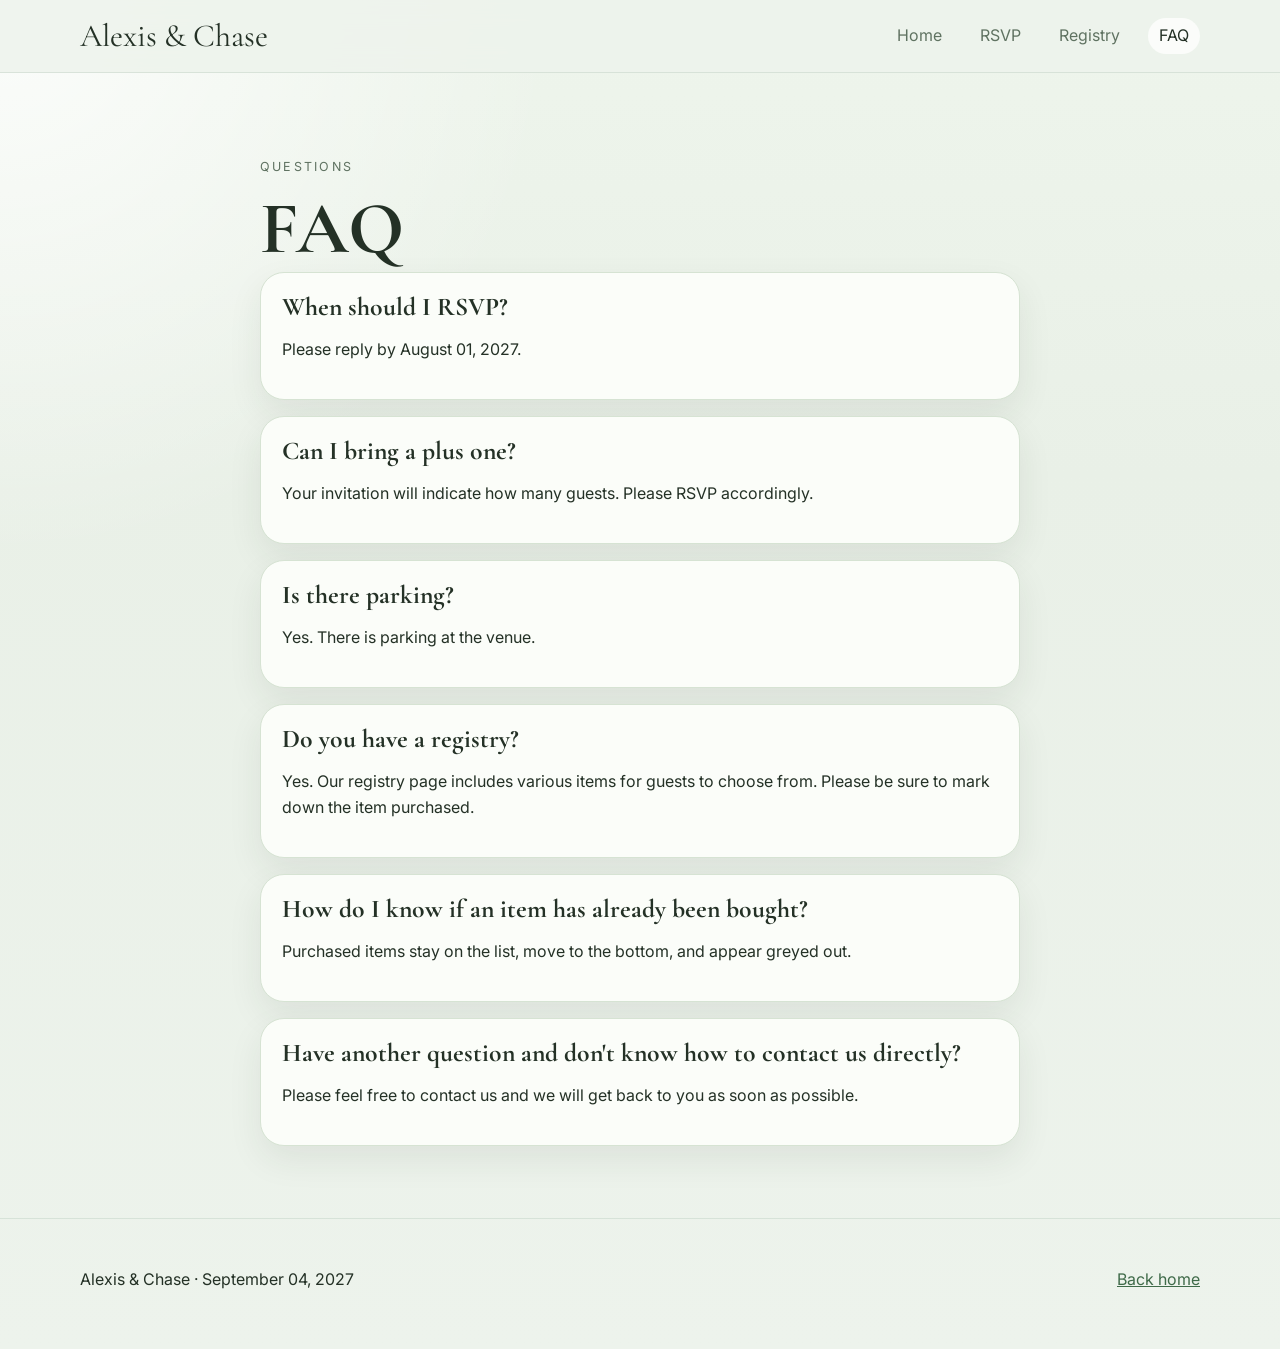
==== faq.html @ 3f503780 "Add files via upload" ====
<!DOCTYPE html>
<html lang="en">
<head>
  <meta charset="UTF-8" />
  <meta name="viewport" content="width=device-width, initial-scale=1.0" />
  <title>FAQ | Alexis & Chase</title>
  <link rel="preconnect" href="https://fonts.googleapis.com">
  <link rel="preconnect" href="https://fonts.gstatic.com" crossorigin>
  <link href="https://fonts.googleapis.com/css2?family=Cormorant+Garamond:wght@500;600;700&family=Inter:wght@400;500;600&display=swap" rel="stylesheet">
  <link rel="stylesheet" href="styles.css" />
</head>
<body data-page="faq">
  <header class="site-header">
    <div class="wrap nav-wrap">
      <a class="brand" href="index.html">Alexis & Chase</a>
      <nav class="main-nav">
        <a href="index.html">Home</a>
        <a href="rsvp.html">RSVP</a>
        <a href="registry.html">Registry</a>
        <a href="faq.html" class="active">FAQ</a>
      </nav>
    </div>
  </header>

  <main class="section">
    <div class="wrap narrow">
      <p class="eyebrow">Questions</p>
      <h1 class="page-title">FAQ</h1>

      <div class="stack">
        <div class="card">
          <h3>When should I RSVP?</h3>
          <p>Please reply by August 01, 2027.</p>
        </div>
        <div class="card">
          <h3>Can I bring a plus one?</h3>
          <p>Your invitation will indicate how many guests. Please RSVP accordingly.</p>
        </div>
        <div class="card">
          <h3>Is there parking?</h3>
          <p>Yes. There is parking at the venue.</p>
        </div>
        <div class="card">
          <h3>Do you have a registry?</h3>
          <p>Yes. Our registry page includes various items for guests to choose from. Please be sure to mark down the item purchased.</p>
        </div>
        <div class="card">
          <h3>How do I know if an item has already been bought?</h3>
          <p>Purchased items stay on the list, move to the bottom, and appear greyed out.</p>
        </div>
        <div class="card">
          <h3>Have another question and don't know how to contact us directly?</h3>
          <p>Please feel free to contact us and we will get back to you as soon as possible.</p>
        </div>
      </div>
    </div>
  </main>

  <footer class="site-footer">
    <div class="wrap footer-wrap">
      <p>Alexis & Chase · September 04, 2027</p>
      <p><a href="index.html">Back home</a></p>
    </div>
  </footer>

  <script src="config.js"></script>
  <script src="app.js"></script>
</body>
</html>
---- styles.css ----
:root {
  --bg: #edf3ec;
  --paper: #fbfdf9;
  --text: #243126;
  --muted: #5f7261;
  --accent: #3f6a49;
  --accent-strong: #2f5238;
  --accent-soft: #d8e6d6;
  --line: #d6e3d3;
  --success: #e4f2e2;
  --notice: #eef2dd;
  --shadow: 0 14px 34px rgba(33, 56, 38, 0.08);
}

* { box-sizing: border-box; }
html { scroll-behavior: smooth; }
body {
  margin: 0;
  background:
    radial-gradient(circle at top left, rgba(255,255,255,0.8), transparent 30%),
    linear-gradient(180deg, #eef5ec, #e9f0e7 35%, #edf3ec);
  color: var(--text);
  font-family: "Inter", sans-serif;
  line-height: 1.6;
}
img { max-width: 100%; }
a { color: var(--accent); }
h1, h2, h3 {
  font-family: "Cormorant Garamond", serif;
  line-height: 1.05;
  margin: 0 0 0.5rem;
}
h1 { font-size: clamp(3rem, 8vw, 5.8rem); }
h2 { font-size: clamp(2rem, 5vw, 3rem); }
h3 { font-size: 1.6rem; }

.wrap {
  width: min(1120px, calc(100% - 2rem));
  margin: 0 auto;
}
.narrow { width: min(760px, 100%); margin: 0 auto; }
.centered { text-align: center; }

.site-header {
  position: sticky;
  top: 0;
  z-index: 20;
  backdrop-filter: blur(12px);
  background: rgba(237, 243, 236, 0.88);
  border-bottom: 1px solid rgba(63, 106, 73, 0.12);
}
.nav-wrap {
  display: flex;
  align-items: center;
  justify-content: space-between;
  min-height: 72px;
  gap: 1rem;
}
.brand {
  text-decoration: none;
  font-family: "Cormorant Garamond", serif;
  font-size: 2rem;
  color: var(--text);
}
.main-nav {
  display: flex;
  gap: 1rem;
  flex-wrap: wrap;
}
.main-nav a {
  text-decoration: none;
  color: var(--muted);
  padding: 0.35rem 0.7rem;
  border-radius: 999px;
}
.main-nav a.active,
.main-nav a:hover {
  color: var(--text);
  background: rgba(255,255,255,0.72);
}

.hero {
  position: relative;
  min-height: 76vh;
  display: grid;
  align-items: center;
  background:
    linear-gradient(rgba(30, 50, 32, 0.28), rgba(30, 50, 32, 0.24)),
    radial-gradient(circle at top left, rgba(255,255,255,0.22), transparent 38%),
    linear-gradient(135deg, #6f8f74, #cadac9 58%, #a8c0ab);
}
.hero-overlay {
  position: absolute;
  inset: 0;
  background: linear-gradient(to bottom, rgba(255,255,255,0.02), rgba(237,243,236,0.18));
}
.hero-inner {
  position: relative;
  z-index: 1;
  padding: 5rem 0 6rem;
  text-align: center;
}
.eyebrow, .mini-label {
  letter-spacing: 0.18em;
  text-transform: uppercase;
  font-size: 0.78rem;
  color: var(--muted);
  margin-bottom: 0.8rem;
}
.hero-date, .hero-copy {
  font-size: 1.1rem;
  max-width: 680px;
  margin: 0.8rem auto 0;
}
.hero-actions {
  display: flex;
  gap: 0.8rem;
  justify-content: center;
  margin-top: 2rem;
  flex-wrap: wrap;
}

.button {
  display: inline-flex;
  align-items: center;
  justify-content: center;
  background: linear-gradient(135deg, var(--accent), var(--accent-strong));
  color: white;
  text-decoration: none;
  border: 0;
  padding: 0.9rem 1.3rem;
  border-radius: 999px;
  font-weight: 600;
  cursor: pointer;
  transition: transform 0.15s ease, opacity 0.15s ease, box-shadow 0.15s ease;
  box-shadow: 0 10px 22px rgba(47, 82, 56, 0.16);
}
.button:hover { transform: translateY(-1px); opacity: 0.97; }
.button-secondary {
  background: rgba(255,255,255,0.78);
  color: var(--text);
  border: 1px solid rgba(63, 106, 73, 0.15);
  box-shadow: none;
}
.countdown-section { padding: 1.4rem 0 0; }
.countdown-card {
  background: var(--paper);
  box-shadow: var(--shadow);
  border: 1px solid var(--line);
  border-radius: 24px;
  padding: 1.2rem 1.4rem;
  margin-top: -2.6rem;
  position: relative;
  z-index: 5;
}
.countdown {
  display: flex;
  flex-direction: row;
  align-items: center;
  justify-content: center;
  gap: 0;
}
.cd-unit {
  display: flex;
  flex-direction: column;
  align-items: center;
  padding: 0 1.8rem;
  border-right: 1px solid var(--line);
  width: 25%;
}
.cd-unit:last-child { border-right: none; }
.cd-unit strong {
  font-size: 2.4rem;
  font-weight: 700;
  line-height: 1;
  letter-spacing: -0.02em;
  color: var(--ink);
}
.cd-unit em {
  font-style: normal;
  font-size: 0.7rem;
  font-weight: 500;
  letter-spacing: 0.1em;
  text-transform: uppercase;
  color: var(--muted);
  margin-top: 0.2rem;
}
.cd-sep { display: none; }
.time-box {
  background: #f5faf2;
  border: 1px solid var(--line);
  border-radius: 18px;
  padding: 1rem 0.6rem;
  text-align: center;
}
.time-box strong {
  display: block;
  font-size: clamp(1.6rem, 4vw, 2.2rem);
  font-family: "Cormorant Garamond", serif;
}
.time-box span { color: var(--muted); font-size: 0.86rem; }

.section { padding: 4.5rem 0; }
.section.alt { background: rgba(255,255,255,0.45); }
.grid.two-col {
  display: grid;
  grid-template-columns: 1fr 1fr;
  gap: 1.4rem;
  align-items: start;
}
.stack { display: grid; gap: 1rem; }
.card {
  background: var(--paper);
  border: 1px solid var(--line);
  border-radius: 24px;
  box-shadow: var(--shadow);
  padding: 1.3rem;
}
.timeline {
  list-style: none;
  margin: 0;
  padding: 0;
}
.timeline li {
  display: flex;
  justify-content: space-between;
  gap: 1rem;
  padding: 0.8rem 0;
  border-bottom: 1px solid var(--line);
}
.timeline li:last-child { border-bottom: 0; }

.page-title {
  font-size: clamp(2.5rem, 7vw, 4.6rem);
  margin-bottom: 0.3rem;
}
.page-intro { color: var(--muted); margin-top: 0; margin-bottom: 1.4rem; }

.form-card { padding: 1.4rem; }
.form-grid {
  display: grid;
  grid-template-columns: 1fr 1fr;
  gap: 1rem;
}
.form-grid label {
  display: grid;
  gap: 0.45rem;
  font-weight: 500;
  font-size: 0.96rem;
}
.form-grid label.full { grid-column: 1 / -1; }

input, select, textarea {
  width: 100%;
  border: 1px solid #c7d7c5;
  background: #fff;
  border-radius: 14px;
  padding: 0.85rem 0.95rem;
  font: inherit;
  color: var(--text);
}
input:focus, select:focus, textarea:focus {
  outline: 2px solid rgba(63, 106, 73, 0.18);
  border-color: var(--accent);
}

.notice, .success {
  border-radius: 18px;
  padding: 0.9rem 1rem;
  margin-bottom: 1rem;
}
.notice {
  background: var(--notice);
  border: 1px solid #d6ddb5;
}
.success {
  background: var(--success);
  border: 1px solid #bfd7bf;
}
.hidden { display: none !important; }
.hidden-iframe {
  width: 0;
  height: 0;
  border: 0;
  position: absolute;
}

.registry-filters {
  display: flex;
  flex-wrap: wrap;
  gap: 0.65rem;
  justify-content: center;
  margin: 0 0 1.25rem;
}
.filter-chip {
  border: 1px solid var(--line);
  background: var(--paper);
  color: var(--text);
  border-radius: 999px;
  padding: 0.7rem 1rem;
  font: inherit;
  cursor: pointer;
  box-shadow: var(--shadow);
  display: inline-flex;
  align-items: center;
  gap: 0.45rem;
}
.filter-chip span {
  color: var(--muted);
  font-size: 0.88rem;
}
.filter-chip.is-active {
  background: linear-gradient(135deg, var(--accent), var(--accent-strong));
  color: white;
  border-color: var(--accent);
}
.filter-chip.is-active span {
  color: rgba(255,255,255,0.86);
}

.registry-grid {
  display: grid;
  grid-template-columns: repeat(3, 1fr);
  gap: 1rem;
}
.registry-item {
  display: flex;
  flex-direction: column;
  gap: 0.8rem;
}
.registry-top {
  display: flex;
  align-items: start;
  justify-content: space-between;
  gap: 1rem;
}
.price-tag {
  white-space: nowrap;
  color: var(--muted);
  font-weight: 700;
}
.registry-meta {
  display: flex;
  gap: 0.4rem;
  flex-wrap: wrap;
}
.pill {
  border-radius: 999px;
  font-size: 0.74rem;
  padding: 0.28rem 0.55rem;
  background: #edf4ea;
  color: var(--muted);
}
.registry-status-row {
  display: flex;
  justify-content: flex-start;
}
.status-badge {
  display: inline-flex;
  align-items: center;
  border-radius: 999px;
  padding: 0.38rem 0.7rem;
  background: #edf4ea;
  color: var(--accent-strong);
  font-size: 0.82rem;
  font-weight: 600;
}
.status-badge.is-partial {
  background: #e6f0df;
}
.status-badge.is-complete {
  background: #dbe7d9;
  color: #607060;
}
.registry-actions {
  margin-top: auto;
  display: grid;
  gap: 0.7rem;
}
.registry-item.is-purchased {
  opacity: 0.68;
}
.registry-item.is-purchased .button {
  background: linear-gradient(135deg, #7f9082, #6f7e71);
  box-shadow: none;
}
.inline-fields {
  display: grid;
  grid-template-columns: 1fr 1fr;
  gap: 0.7rem;
}
.small {
  font-size: 0.9rem;
}
.muted {
  color: var(--muted);
}
.site-footer {
  padding: 2rem 0 2.5rem;
  border-top: 1px solid rgba(63, 106, 73, 0.12);
}
.footer-wrap {
  display: flex;
  justify-content: space-between;
  gap: 1rem;
  flex-wrap: wrap;
}

@media (max-width: 900px) {
  .grid.two-col,
  .registry-grid,
  .form-grid {
    grid-template-columns: 1fr;
  }
  .countdown {
    grid-template-columns: repeat(2, 1fr);
  }
}
@media (max-width: 640px) {
  .nav-wrap {
    flex-direction: column;
    justify-content: center;
    padding: 0.8rem 0;
  }
  .hero { min-height: 70vh; }
  .inline-fields { grid-template-columns: 1fr; }
}

.success-toast {
  position: fixed;
  right: 20px;
  bottom: 20px;
  z-index: 9999;
  max-width: min(420px, calc(100vw - 2rem));
  padding: 0.95rem 1.15rem;
  border-radius: 16px;
  border: 1px solid rgba(214, 227, 211, 0.9);
  background: linear-gradient(135deg, #274b31, #1f3c27);
  color: #f2f7f0;
  box-shadow: 0 18px 36px rgba(24, 40, 28, 0.24);
  opacity: 0;
  transform: translateY(12px);
  transition: opacity 0.35s ease, transform 0.35s ease;
}
.success-toast.visible {
  opacity: 1;
  transform: translateY(0);
}
.success-toast.fade-out {
  opacity: 0;
  transform: translateY(10px);
}

/* Countdown units */
.cd-unit { display: inline-flex; flex-direction: column; align-items: center; gap: 0; }
.cd-unit strong { font-size: 1.6rem; font-weight: 700; line-height: 1; }
.cd-sep { margin: 0 0.5rem; opacity: 0.4; align-self: center; }
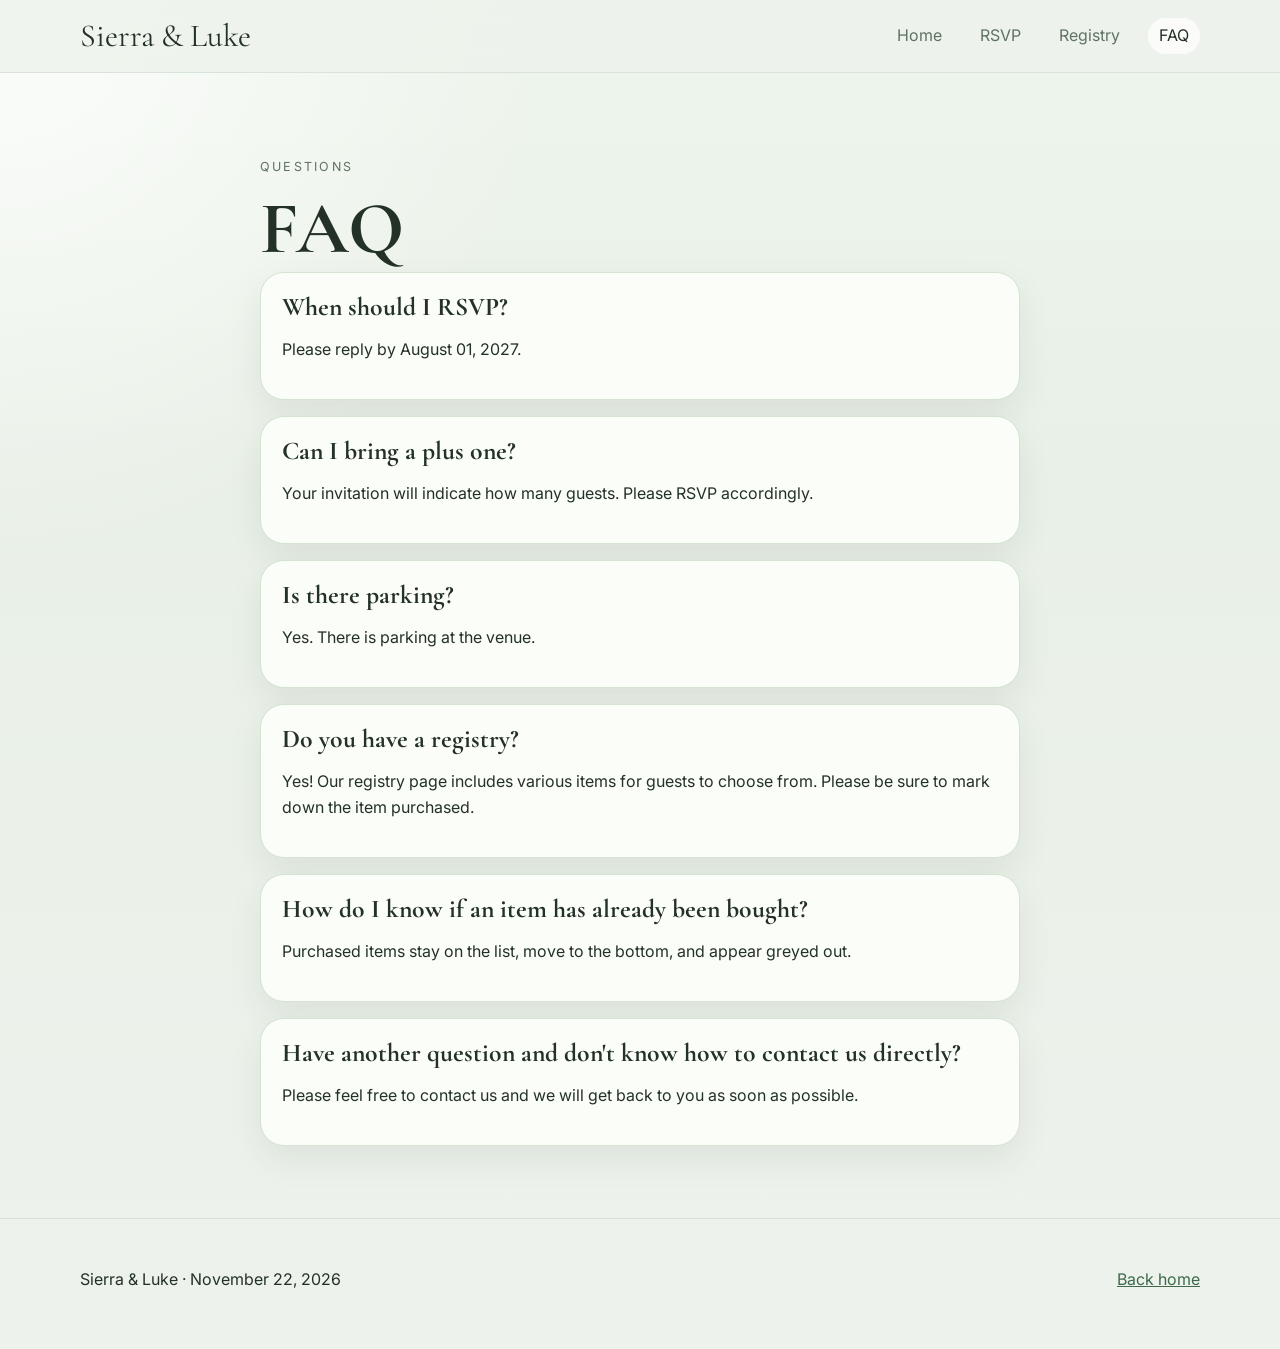
==== commit 855933ee: "Update faq.html" ====
--- a/faq.html
+++ b/faq.html
@@ -3,7 +3,7 @@
 <head>
   <meta charset="UTF-8" />
   <meta name="viewport" content="width=device-width, initial-scale=1.0" />
-  <title>FAQ | Alexis & Chase</title>
+  <title>FAQ | Sierra & Luke</title>
   <link rel="preconnect" href="https://fonts.googleapis.com">
   <link rel="preconnect" href="https://fonts.gstatic.com" crossorigin>
   <link href="https://fonts.googleapis.com/css2?family=Cormorant+Garamond:wght@500;600;700&family=Inter:wght@400;500;600&display=swap" rel="stylesheet">
@@ -12,7 +12,7 @@
 <body data-page="faq">
   <header class="site-header">
     <div class="wrap nav-wrap">
-      <a class="brand" href="index.html">Alexis & Chase</a>
+      <a class="brand" href="index.html">Sierra & Luke</a>
       <nav class="main-nav">
         <a href="index.html">Home</a>
         <a href="rsvp.html">RSVP</a>
@@ -42,7 +42,7 @@
         </div>
         <div class="card">
           <h3>Do you have a registry?</h3>
-          <p>Yes. Our registry page includes various items for guests to choose from. Please be sure to mark down the item purchased.</p>
+          <p>Yes! Our registry page includes various items for guests to choose from. Please be sure to mark down the item purchased.</p>
         </div>
         <div class="card">
           <h3>How do I know if an item has already been bought?</h3>
@@ -58,7 +58,7 @@
 
   <footer class="site-footer">
     <div class="wrap footer-wrap">
-      <p>Alexis & Chase · September 04, 2027</p>
+      <p>Sierra & Luke · November 22, 2026</p>
       <p><a href="index.html">Back home</a></p>
     </div>
   </footer>
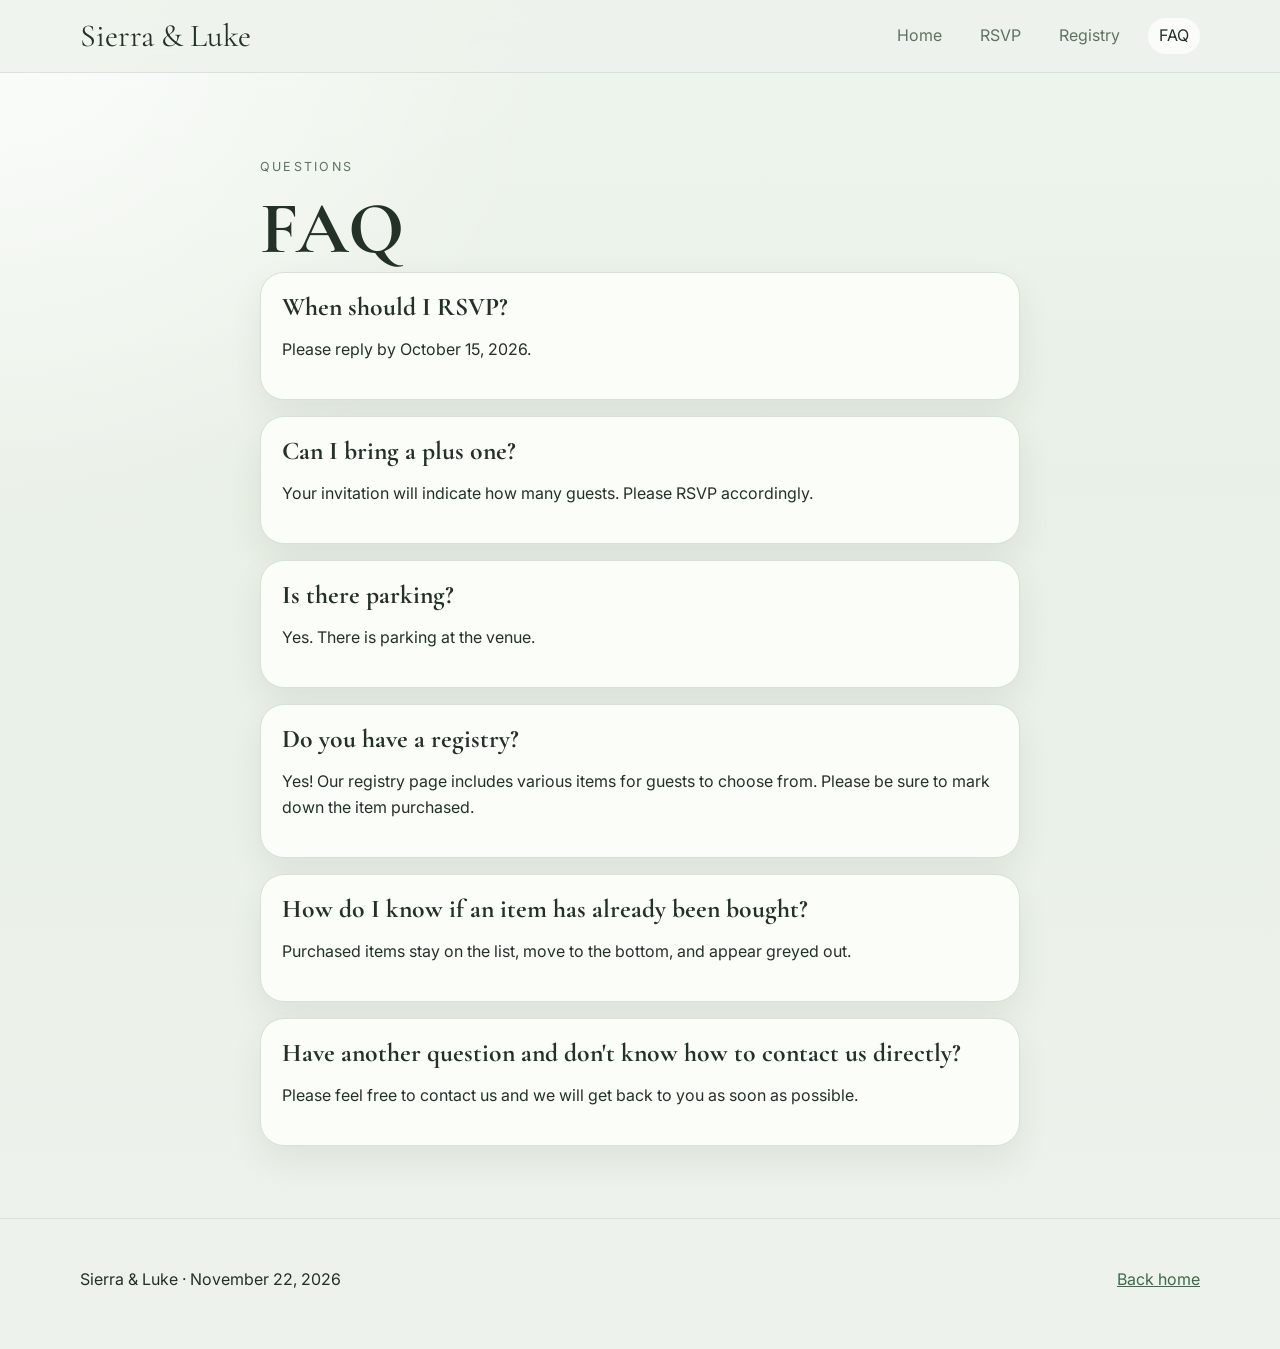
==== commit 0c145a29: "Update faq.html" ====
--- a/faq.html
+++ b/faq.html
@@ -30,7 +30,7 @@
       <div class="stack">
         <div class="card">
           <h3>When should I RSVP?</h3>
-          <p>Please reply by August 01, 2027.</p>
+          <p>Please reply by October 15, 2026.</p>
         </div>
         <div class="card">
           <h3>Can I bring a plus one?</h3>
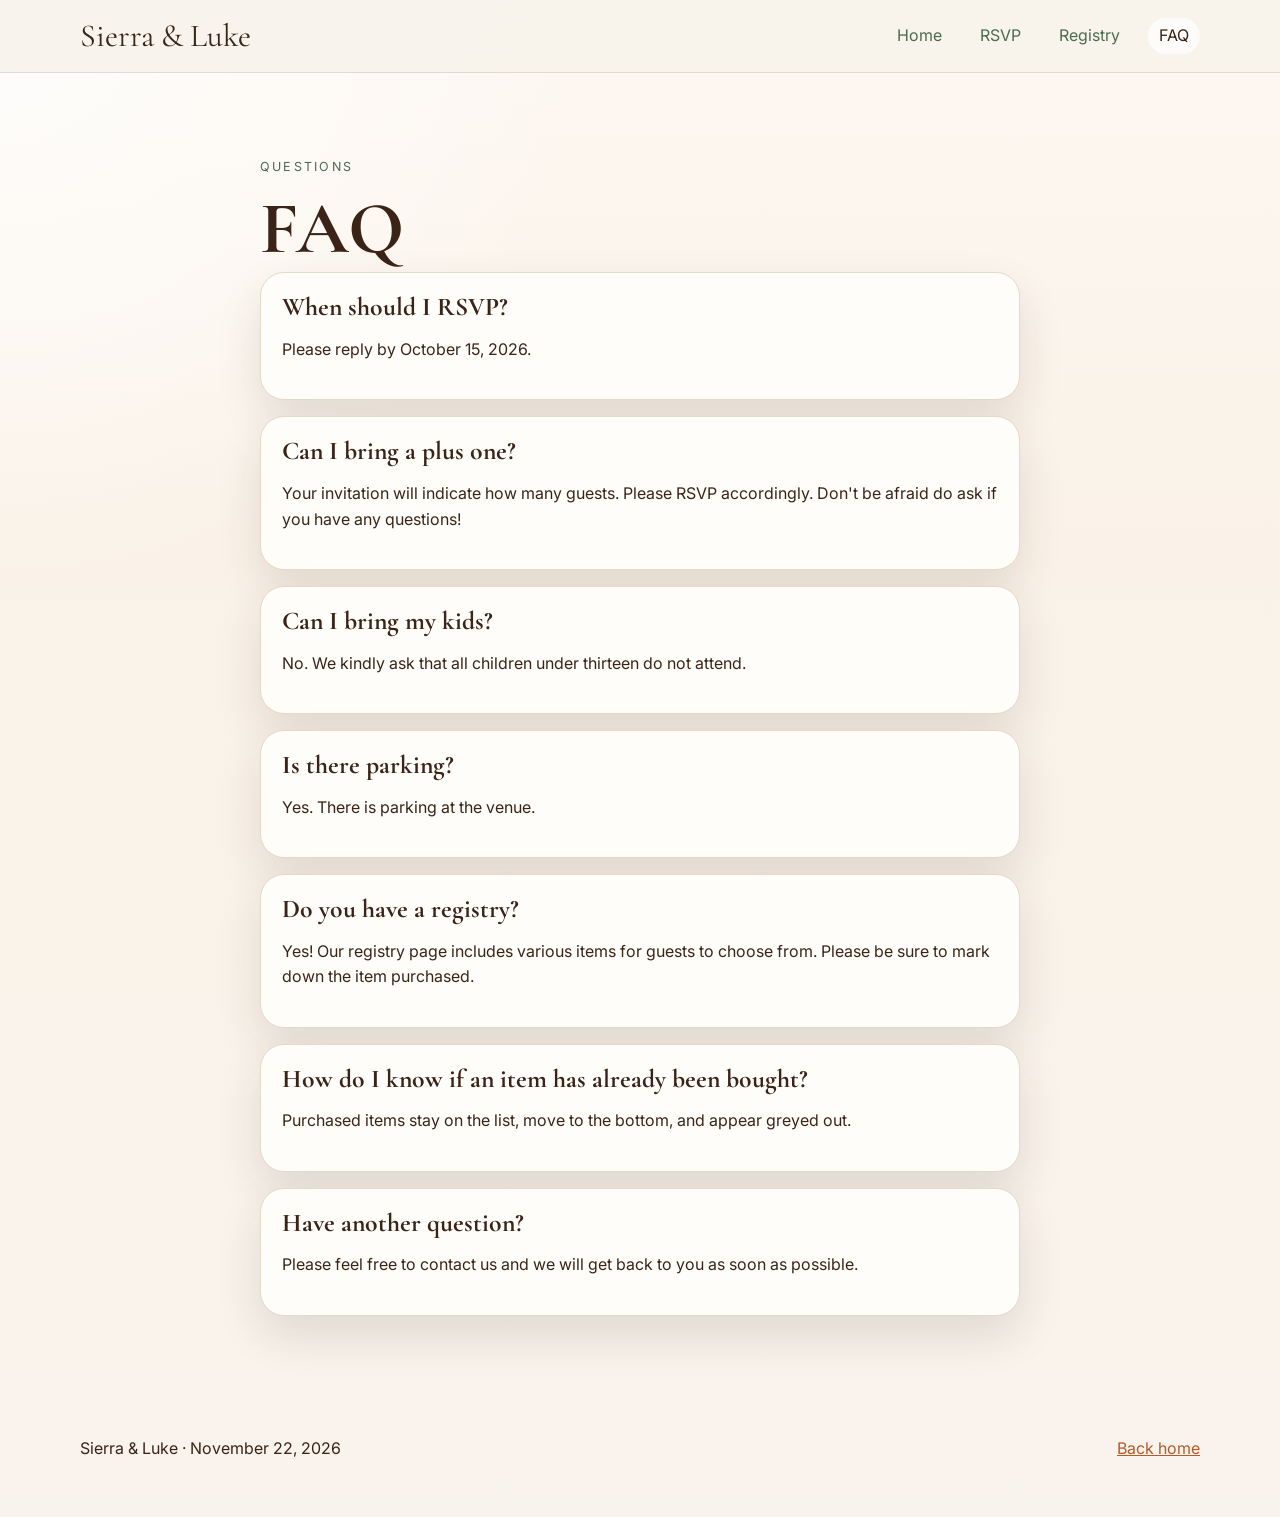
==== commit 7c49c738: "Update faq.html" ====
--- a/faq.html
+++ b/faq.html
@@ -34,7 +34,11 @@
         </div>
         <div class="card">
           <h3>Can I bring a plus one?</h3>
-          <p>Your invitation will indicate how many guests. Please RSVP accordingly.</p>
+          <p>Your invitation will indicate how many guests. Please RSVP accordingly. Don't be afraid do ask if you have any questions!</p>
+        </div>
+           <div class="card">
+          <h3>Can I bring my kids?</h3>
+          <p>No. We kindly ask that all children under thirteen do not attend.</p>
         </div>
         <div class="card">
           <h3>Is there parking?</h3>
@@ -49,7 +53,7 @@
           <p>Purchased items stay on the list, move to the bottom, and appear greyed out.</p>
         </div>
         <div class="card">
-          <h3>Have another question and don't know how to contact us directly?</h3>
+          <h3>Have another question?</h3>
           <p>Please feel free to contact us and we will get back to you as soon as possible.</p>
         </div>
       </div>
--- a/styles.css
+++ b/styles.css
@@ -1,15 +1,15 @@
 :root {
-  --bg: #edf3ec;
-  --paper: #fbfdf9;
-  --text: #243126;
-  --muted: #5f7261;
-  --accent: #3f6a49;
-  --accent-strong: #2f5238;
-  --accent-soft: #d8e6d6;
-  --line: #d6e3d3;
-  --success: #e4f2e2;
-  --notice: #eef2dd;
-  --shadow: 0 14px 34px rgba(33, 56, 38, 0.08);
+  --bg: #F8F3EC;
+  --paper: #FFFDF9;
+  --text: #3A2418;
+  --muted: #4B6B50;
+  --accent: #B65A2A;
+  --accent-strong: #D32F2F;
+  --accent-soft: #EFE0D2;
+  --line: #E7D8C7;
+  --success: #EEF2EC;
+  --notice: #F6E7C4;
+  --shadow: 0 20px 45px rgba(58, 36, 24, 0.12);
 }
 
 * { box-sizing: border-box; }
@@ -18,7 +18,7 @@
   margin: 0;
   background:
     radial-gradient(circle at top left, rgba(255,255,255,0.8), transparent 30%),
-    linear-gradient(180deg, #eef5ec, #e9f0e7 35%, #edf3ec);
+    linear-gradient(180deg, #FDF8F2, #FAF2E8 35%, #F8F3EC);
   color: var(--text);
   font-family: "Inter", sans-serif;
   line-height: 1.6;
@@ -46,8 +46,8 @@
   top: 0;
   z-index: 20;
   backdrop-filter: blur(12px);
-  background: rgba(237, 243, 236, 0.88);
-  border-bottom: 1px solid rgba(63, 106, 73, 0.12);
+  background: rgba(248, 243, 236, 0.92);
+  border-bottom: 1px solid rgba(58, 36, 24, 0.12);
 }
 .nav-wrap {
   display: flex;
@@ -85,14 +85,14 @@
   display: grid;
   align-items: center;
   background:
-    linear-gradient(rgba(30, 50, 32, 0.28), rgba(30, 50, 32, 0.24)),
+    linear-gradient(rgba(58, 36, 24, 0.20), rgba(58, 36, 24, 0.18)),
     radial-gradient(circle at top left, rgba(255,255,255,0.22), transparent 38%),
-    linear-gradient(135deg, #6f8f74, #cadac9 58%, #a8c0ab);
+    linear-gradient(135deg, #D32F2F 0%, #B65A2A 45%, #D4A017 100%);
 }
 .hero-overlay {
   position: absolute;
   inset: 0;
-  background: linear-gradient(to bottom, rgba(255,255,255,0.02), rgba(237,243,236,0.18));
+  background: linear-gradient(to bottom, rgba(255,255,255,0.03), rgba(248,243,236,0.15));
 }
 .hero-inner {
   position: relative;
@@ -133,13 +133,13 @@
   font-weight: 600;
   cursor: pointer;
   transition: transform 0.15s ease, opacity 0.15s ease, box-shadow 0.15s ease;
-  box-shadow: 0 10px 22px rgba(47, 82, 56, 0.16);
+  box-shadow: 0 10px 22px rgba(58, 36, 24 0.16);
 }
 .button:hover { transform: translateY(-1px); opacity: 0.97; }
 .button-secondary {
   background: rgba(255,255,255,0.78);
   color: var(--text);
-  border: 1px solid rgba(63, 106, 73, 0.15);
+  border: 1px solid rgba(58, 36, 24 0.15);
   box-shadow: none;
 }
 .countdown-section { padding: 1.4rem 0 0; }
@@ -187,7 +187,7 @@
 }
 .cd-sep { display: none; }
 .time-box {
-  background: #f5faf2;
+  background: #FFF8F0;
   border: 1px solid var(--line);
   border-radius: 18px;
   padding: 1rem 0.6rem;
@@ -213,6 +213,7 @@
   background: var(--paper);
   border: 1px solid var(--line);
   border-radius: 24px;
+  overflow: hidden;
   box-shadow: var(--shadow);
   padding: 1.3rem;
 }
@@ -252,7 +253,7 @@
 
 input, select, textarea {
   width: 100%;
-  border: 1px solid #c7d7c5;
+  border: 1px solid #DCC7B4;
   background: #fff;
   border-radius: 14px;
   padding: 0.85rem 0.95rem;
@@ -260,7 +261,7 @@
   color: var(--text);
 }
 input:focus, select:focus, textarea:focus {
-  outline: 2px solid rgba(63, 106, 73, 0.18);
+  outline: 2px solid rgba(58, 36, 24 0.18);
   border-color: var(--accent);
 }
 
@@ -318,6 +319,17 @@
   color: rgba(255,255,255,0.86);
 }
 
+.registry-image {
+  width: 100%;
+  height: 220px;
+  object-fit: contain;
+  background: #fff;
+  border-radius: 18px;
+  margin-bottom: 1rem;
+  border: 1px solid var(--line);
+  padding: 1rem;
+}
+
 .registry-grid {
   display: grid;
   grid-template-columns: repeat(3, 1fr);
@@ -336,8 +348,10 @@
 }
 .price-tag {
   white-space: nowrap;
-  color: var(--muted);
+  color: #B65A2A;
+  font-size: 1.35rem;
   font-weight: 700;
+  margin-bottom: 1rem;
 }
 .registry-meta {
   display: flex;
@@ -348,8 +362,8 @@
   border-radius: 999px;
   font-size: 0.74rem;
   padding: 0.28rem 0.55rem;
-  background: #edf4ea;
-  color: var(--muted);
+  background: #F7ECD0;
+  color: #6A4A10;
 }
 .registry-status-row {
   display: flex;
@@ -360,22 +374,22 @@
   align-items: center;
   border-radius: 999px;
   padding: 0.38rem 0.7rem;
-  background: #edf4ea;
+  background: #F3E6D8;
   color: var(--accent-strong);
   font-size: 0.82rem;
   font-weight: 600;
 }
 .status-badge.is-partial {
-  background: #e6f0df;
+  background: #F0DDC6;
 }
 .status-badge.is-complete {
-  background: #dbe7d9;
+  background: #E9D8C0;
   color: #607060;
 }
 .registry-actions {
   margin-top: auto;
   display: grid;
-  gap: 0.7rem;
+  gap: 1.2rem;
 }
 .registry-item.is-purchased {
   opacity: 0.68;
@@ -387,7 +401,7 @@
 .inline-fields {
   display: grid;
   grid-template-columns: 1fr 1fr;
-  gap: 0.7rem;
+  gap: 1rem;
 }
 .small {
   font-size: 0.9rem;
@@ -397,13 +411,22 @@
 }
 .site-footer {
   padding: 2rem 0 2.5rem;
-  border-top: 1px solid rgba(63, 106, 73, 0.12);
+  border-top: 1px solid rgba(58, 36, 24 0.12);
 }
 .footer-wrap {
   display: flex;
   justify-content: space-between;
   gap: 1rem;
   flex-wrap: wrap;
+}
+
+.section h2::after {
+  content: "";
+  display: block;
+  width: 70px;
+  height: 2px;
+  background: #D4A017;
+  margin-top: 0.5rem;
 }
 
 @media (max-width: 900px) {
